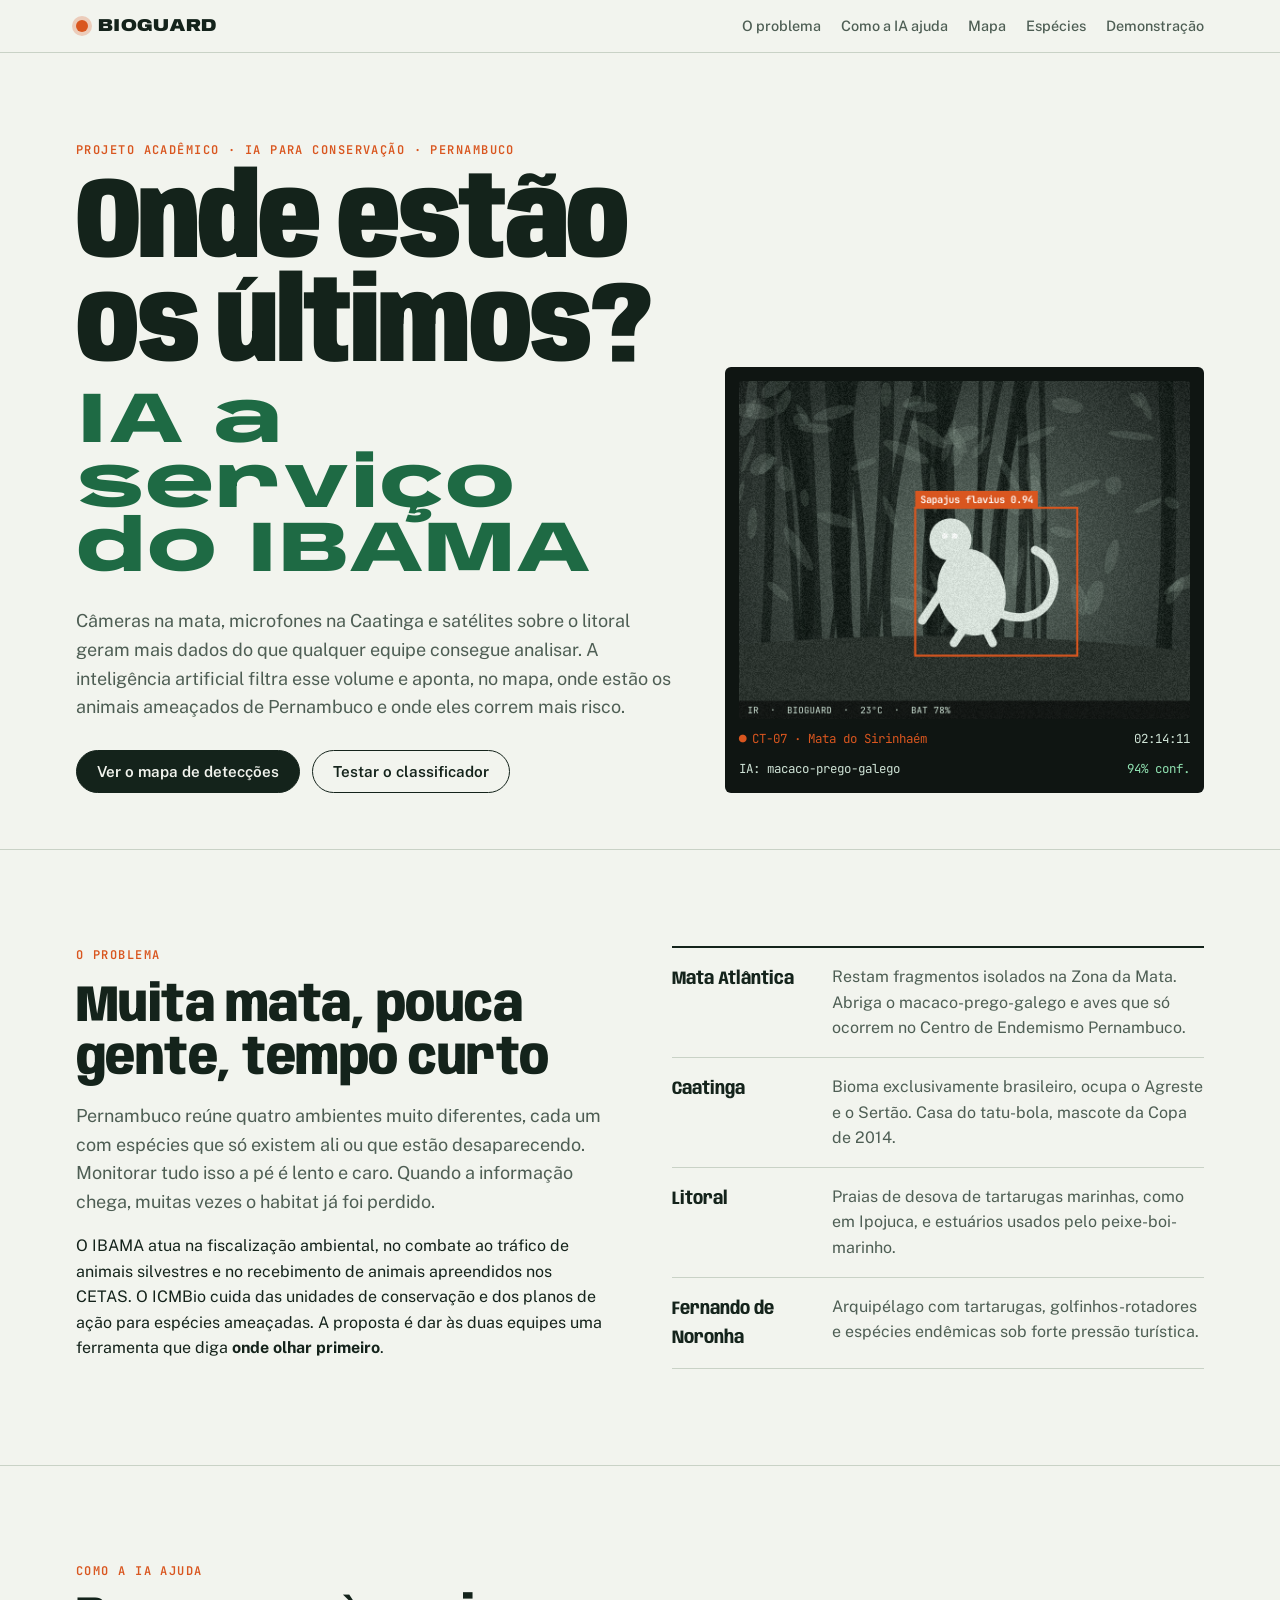
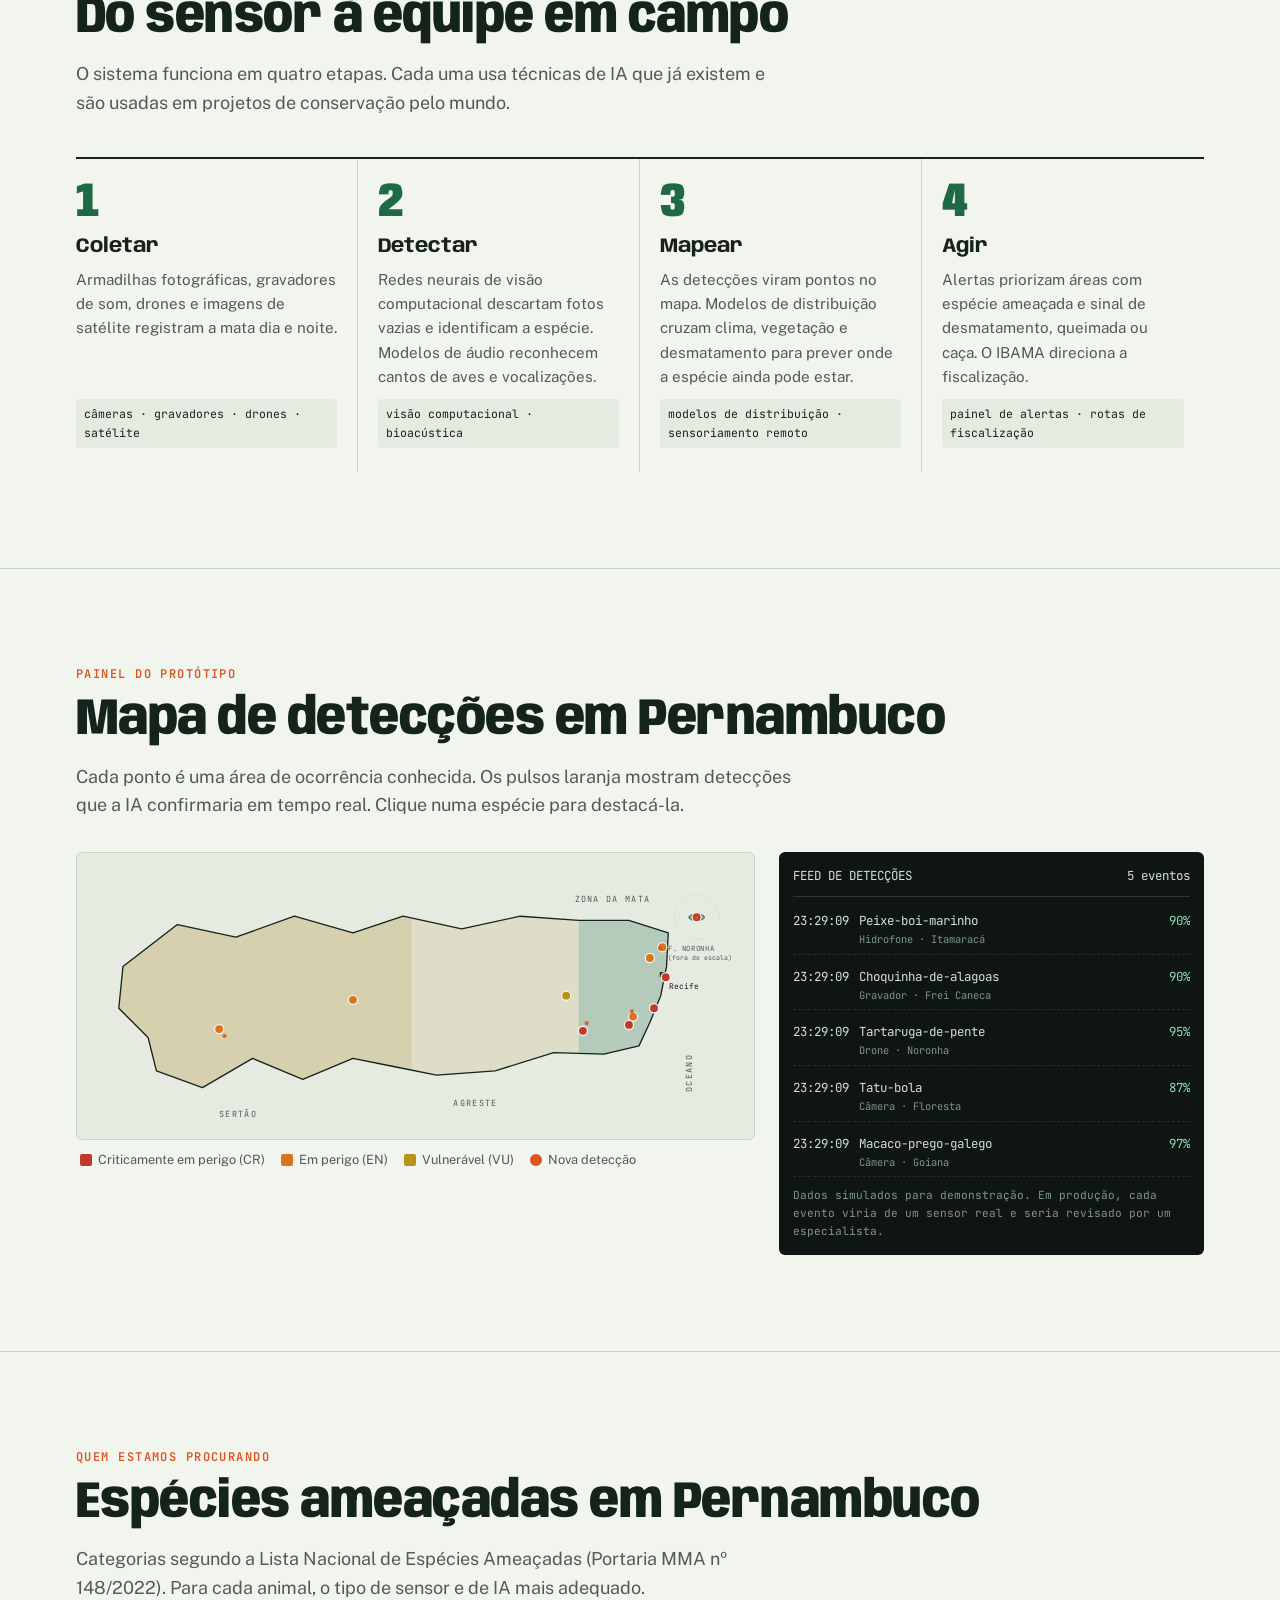
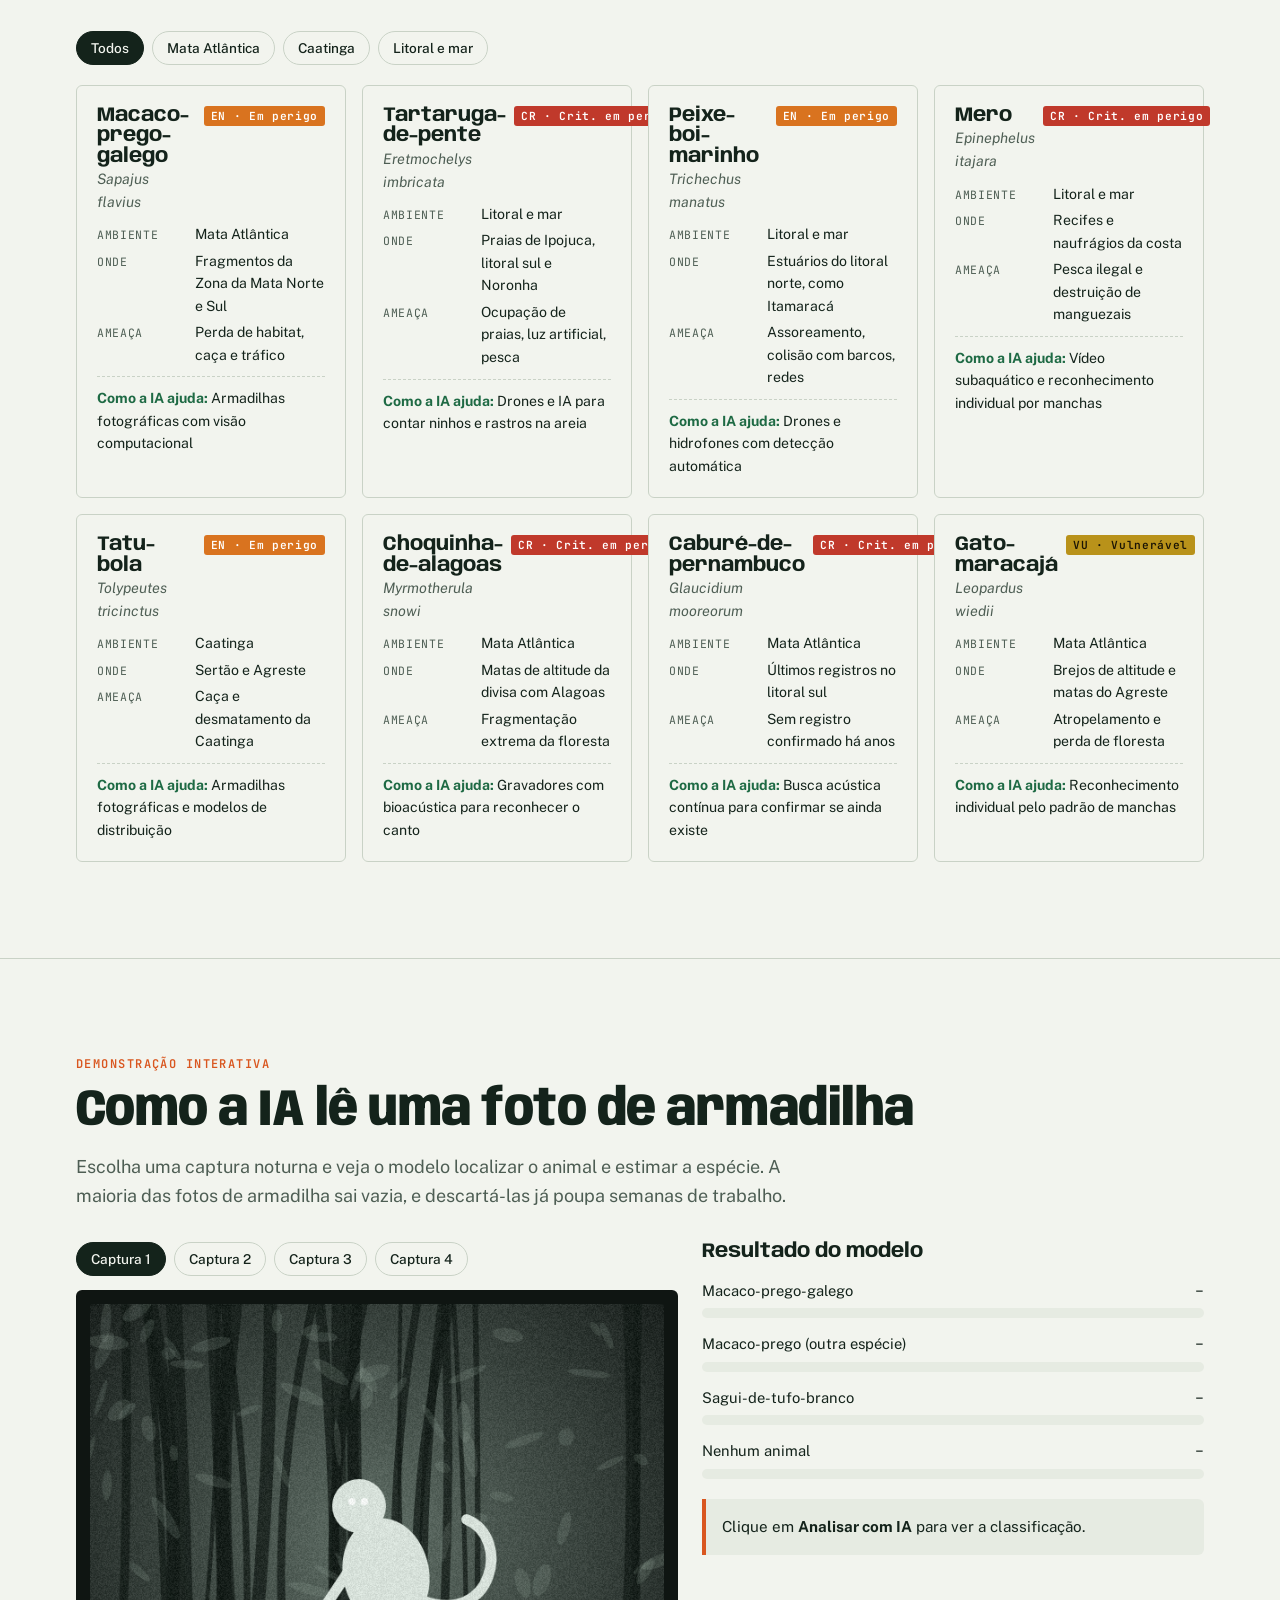
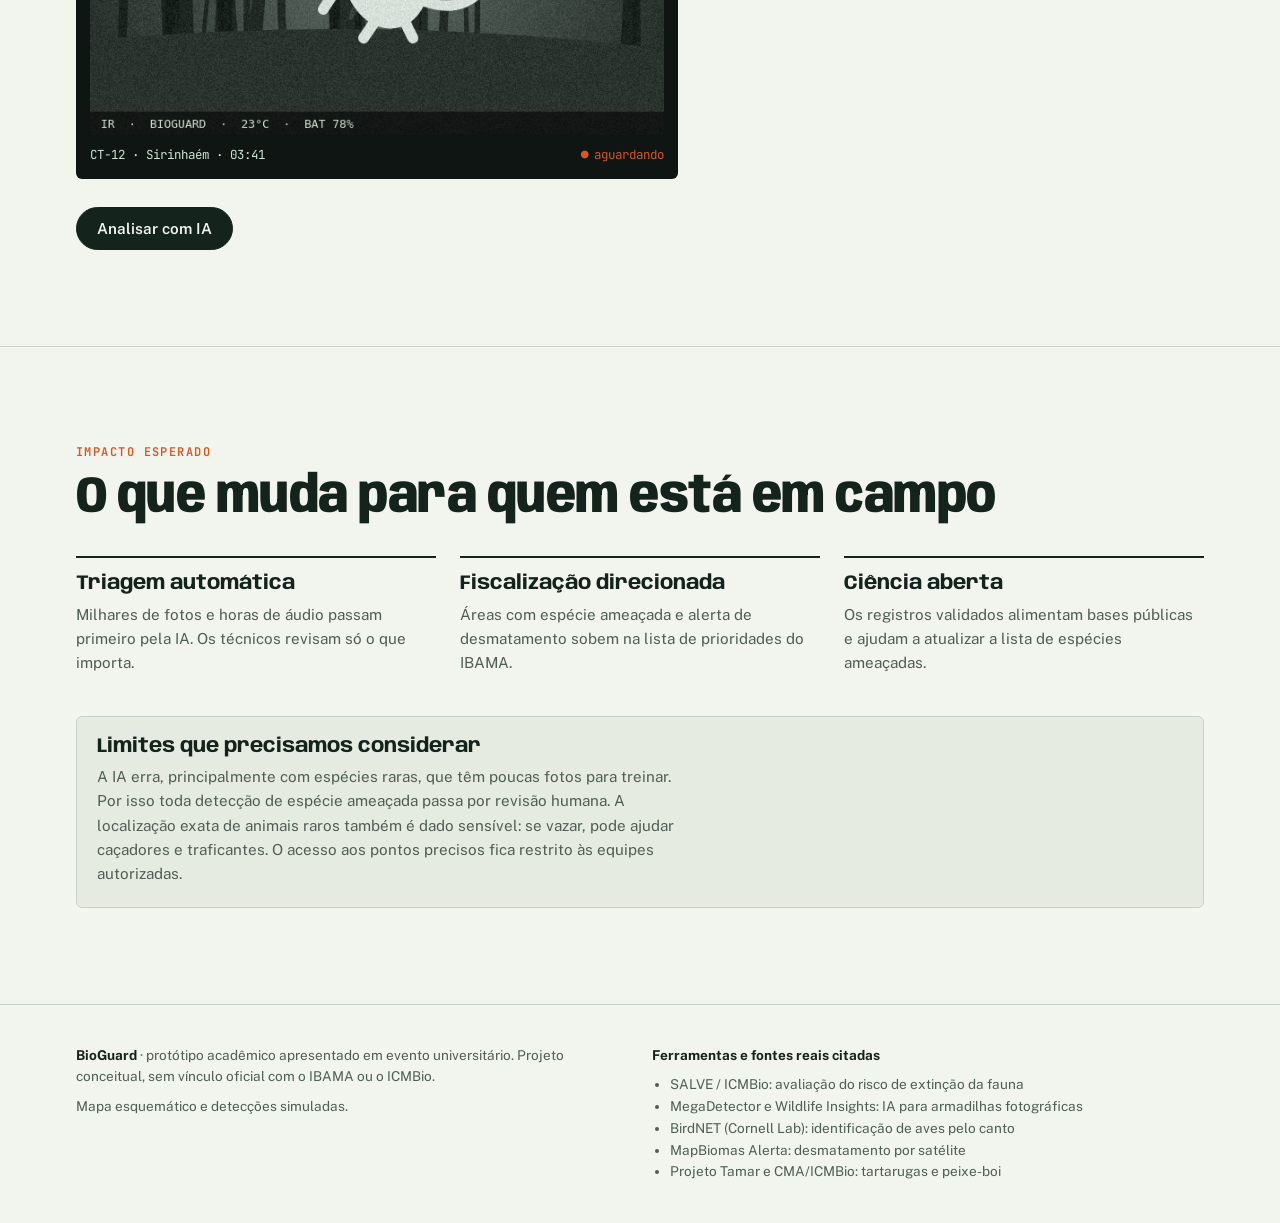
==== frontend/index/index.html @ 624e5966 "fech:organização" ====
<!doctype html>
<html lang="pt-BR">
<head>
  <meta charset="utf-8">
  <meta name="viewport" content="width=device-width, initial-scale=1, viewport-fit=cover">
  <title>BioGuard</title>
  <link rel="preconnect" href="https://fonts.googleapis.com">
  <link rel="stylesheet" href="https://fonts.googleapis.com/css2?family=Anybody:wdth,wght@75..150,500..900&family=Public+Sans:wght@400;500;700&family=JetBrains+Mono:wght@400;600&display=swap">
  <link rel="stylesheet" href="style.css">
</head>
<body>
<nav class="top" aria-label="Seções">
  <div class="wrap">
    <a class="brand" href="#inicio"><i aria-hidden="true"></i>BIOGUARD</a>
    <ul>
      <li><a href="#problema">O problema</a></li>
      <li><a href="#como">Como a IA ajuda</a></li>
      <li><a href="#mapa">Mapa</a></li>
      <li><a href="#especies">Espécies</a></li>
      <li><a href="#demo">Demonstração</a></li>
    </ul>
  </div>
</nav>

<header class="hero" id="inicio">
  <div class="wrap hero-grid">
    <div>
      <p class="eyebrow">Projeto acadêmico · IA para conservação · Pernambuco</p>
      <h1 style="margin-top:14px">Onde estão os últimos?<em>IA a serviço do IBAMA</em></h1>
      <p class="lede">Câmeras na mata, microfones na Caatinga e satélites sobre o litoral geram mais dados do que qualquer equipe consegue analisar. A inteligência artificial filtra esse volume e aponta, no mapa, onde estão os animais ameaçados de Pernambuco e onde eles correm mais risco.</p>
      <div class="hero-actions">
        <a class="btn" href="#mapa">Ver o mapa de detecções</a>
        <a class="btn ghost" href="#demo">Testar o classificador</a>
      </div>
    </div>
    <figure class="trap" style="margin:0" aria-label="Simulação de uma armadilha fotográfica com detecção automática">
      <canvas id="heroCanvas" width="480" height="360"></canvas>
      <div class="hud"><span class="rec">CT-07 · Mata do Sirinhaém</span><span id="heroClock">02:14:09</span></div>
      <div class="hud"><span>IA: macaco-prego-galego</span><span style="color:#8FE0B0">94% conf.</span></div>
    </figure>
  </div>
</header>

<section id="problema">
  <div class="wrap two">
    <div class="stack">
      <p class="eyebrow">O problema</p>
      <h2>Muita mata, pouca gente, tempo curto</h2>
      <p class="lede">Pernambuco reúne quatro ambientes muito diferentes, cada um com espécies que só existem ali ou que estão desaparecendo. Monitorar tudo isso a pé é lento e caro. Quando a informação chega, muitas vezes o habitat já foi perdido.</p>
      <p>O IBAMA atua na fiscalização ambiental, no combate ao tráfico de animais silvestres e no recebimento de animais apreendidos nos CETAS. O ICMBio cuida das unidades de conservação e dos planos de ação para espécies ameaçadas. A proposta é dar às duas equipes uma ferramenta que diga <strong>onde olhar primeiro</strong>.</p>
    </div>
    <div class="facts" role="list">
      <div class="fact" role="listitem"><b>Mata Atlântica</b><span>Restam fragmentos isolados na Zona da Mata. Abriga o macaco-prego-galego e aves que só ocorrem no Centro de Endemismo Pernambuco.</span></div>
      <div class="fact" role="listitem"><b>Caatinga</b><span>Bioma exclusivamente brasileiro, ocupa o Agreste e o Sertão. Casa do tatu-bola, mascote da Copa de 2014.</span></div>
      <div class="fact" role="listitem"><b>Litoral</b><span>Praias de desova de tartarugas marinhas, como em Ipojuca, e estuários usados pelo peixe-boi-marinho.</span></div>
      <div class="fact" role="listitem"><b>Fernando de Noronha</b><span>Arquipélago com tartarugas, golfinhos-rotadores e espécies endêmicas sob forte pressão turística.</span></div>
    </div>
  </div>
</section>

<section id="como">
  <div class="wrap">
    <p class="eyebrow">Como a IA ajuda</p>
    <h2 style="margin-top:10px">Do sensor à equipe em campo</h2>
    <p class="lede" style="margin-top:16px">O sistema funciona em quatro etapas. Cada uma usa técnicas de IA que já existem e são usadas em projetos de conservação pelo mundo.</p>
    <div class="steps">
      <div class="step"><span class="n">1</span><h3>Coletar</h3><p>Armadilhas fotográficas, gravadores de som, drones e imagens de satélite registram a mata dia e noite.</p><span class="tools">câmeras · gravadores · drones · satélite</span></div>
      <div class="step"><span class="n">2</span><h3>Detectar</h3><p>Redes neurais de visão computacional descartam fotos vazias e identificam a espécie. Modelos de áudio reconhecem cantos de aves e vocalizações.</p><span class="tools">visão computacional · bioacústica</span></div>
      <div class="step"><span class="n">3</span><h3>Mapear</h3><p>As detecções viram pontos no mapa. Modelos de distribuição cruzam clima, vegetação e desmatamento para prever onde a espécie ainda pode estar.</p><span class="tools">modelos de distribuição · sensoriamento remoto</span></div>
      <div class="step"><span class="n">4</span><h3>Agir</h3><p>Alertas priorizam áreas com espécie ameaçada e sinal de desmatamento, queimada ou caça. O IBAMA direciona a fiscalização.</p><span class="tools">painel de alertas · rotas de fiscalização</span></div>
    </div>
  </div>
</section>

<section id="mapa">
  <div class="wrap">
    <p class="eyebrow">Painel do protótipo</p>
    <h2 style="margin-top:10px">Mapa de detecções em Pernambuco</h2>
    <p class="lede" style="margin-top:16px">Cada ponto é uma área de ocorrência conhecida. Os pulsos laranja mostram detecções que a IA confirmaria em tempo real. Clique numa espécie para destacá-la.</p>
    <div class="map-grid">
      <div>
        <div class="map-box"><svg id="map" viewBox="0 0 1000 400" role="img" aria-label="Mapa esquemático de Pernambuco com pontos de ocorrência de espécies ameaçadas"></svg></div>
        <div class="legend">
          <span><i style="background:var(--cr)"></i>Criticamente em perigo (CR)</span>
          <span><i style="background:var(--en)"></i>Em perigo (EN)</span>
          <span><i style="background:var(--vu)"></i>Vulnerável (VU)</span>
          <span><i style="background:var(--colete);border-radius:50%"></i>Nova detecção</span>
        </div>
      </div>
      <div class="feed" aria-live="polite">
        <header><span>FEED DE DETECÇÕES</span><span class="mono" id="count">0 eventos</span></header>
        <ol id="feedList"></ol>
        <p class="note">Dados simulados para demonstração. Em produção, cada evento viria de um sensor real e seria revisado por um especialista.</p>
      </div>
    </div>
  </div>
</section>

<section id="especies">
  <div class="wrap">
    <p class="eyebrow">Quem estamos procurando</p>
    <h2 style="margin-top:10px">Espécies ameaçadas em Pernambuco</h2>
    <p class="lede" style="margin-top:16px">Categorias segundo a Lista Nacional de Espécies Ameaçadas (Portaria MMA nº 148/2022). Para cada animal, o tipo de sensor e de IA mais adequado.</p>
    <div class="filters" role="group" aria-label="Filtrar por ambiente">
      <button class="chip" aria-pressed="true" data-f="todos">Todos</button>
      <button class="chip" aria-pressed="false" data-f="Mata Atlântica">Mata Atlântica</button>
      <button class="chip" aria-pressed="false" data-f="Caatinga">Caatinga</button>
      <button class="chip" aria-pressed="false" data-f="Marinho">Litoral e mar</button>
    </div>
    <div class="species" id="speciesGrid"></div>
  </div>
</section>

<section id="demo">
  <div class="wrap">
    <p class="eyebrow">Demonstração interativa</p>
    <h2 style="margin-top:10px">Como a IA lê uma foto de armadilha</h2>
    <p class="lede" style="margin-top:16px">Escolha uma captura noturna e veja o modelo localizar o animal e estimar a espécie. A maioria das fotos de armadilha sai vazia, e descartá-las já poupa semanas de trabalho.</p>
    <div class="demo">
      <div>
        <div class="samples" role="group" aria-label="Capturas de exemplo">
          <button class="chip" aria-pressed="true" data-s="macaco">Captura 1</button>
          <button class="chip" aria-pressed="false" data-s="tatu">Captura 2</button>
          <button class="chip" aria-pressed="false" data-s="gato">Captura 3</button>
          <button class="chip" aria-pressed="false" data-s="vazio">Captura 4</button>
        </div>
        <figure class="trap" style="margin:0">
          <canvas id="demoCanvas" width="640" height="480"></canvas>
          <div class="hud"><span id="demoMeta">CT-12 · 03:41 · 23°C</span><span id="demoStatus" class="rec">aguardando</span></div>
        </figure>
        <div class="hero-actions"><button class="btn" id="runBtn">Analisar com IA</button></div>
      </div>
      <div>
        <h3>Resultado do modelo</h3>
        <div class="bars" id="bars" style="margin-top:16px"></div>
        <div class="verdict" id="verdict"><p>Clique em <strong>Analisar com IA</strong> para ver a classificação.</p></div>
      </div>
    </div>
  </div>
</section>

<section id="impacto">
  <div class="wrap">
    <p class="eyebrow">Impacto esperado</p>
    <h2 style="margin-top:10px">O que muda para quem está em campo</h2>
    <div class="impact">
      <div><h3>Triagem automática</h3><p>Milhares de fotos e horas de áudio passam primeiro pela IA. Os técnicos revisam só o que importa.</p></div>
      <div><h3>Fiscalização direcionada</h3><p>Áreas com espécie ameaçada e alerta de desmatamento sobem na lista de prioridades do IBAMA.</p></div>
      <div><h3>Ciência aberta</h3><p>Os registros validados alimentam bases públicas e ajudam a atualizar a lista de espécies ameaçadas.</p></div>
    </div>
    <div class="caveat">
      <h3>Limites que precisamos considerar</h3>
      <p style="margin-top:8px">A IA erra, principalmente com espécies raras, que têm poucas fotos para treinar. Por isso toda detecção de espécie ameaçada passa por revisão humana. A localização exata de animais raros também é dado sensível: se vazar, pode ajudar caçadores e traficantes. O acesso aos pontos precisos fica restrito às equipes autorizadas.</p>
    </div>
  </div>
</section>

<footer>
  <div class="wrap cols">
    <div>
      <p><strong style="color:var(--ink)">BioGuard</strong> · protótipo acadêmico apresentado em evento universitário. Projeto conceitual, sem vínculo oficial com o IBAMA ou o ICMBio.</p>
      <p style="margin-top:8px">Mapa esquemático e detecções simuladas.</p>
    </div>
    <div>
      <strong style="color:var(--ink)">Ferramentas e fontes reais citadas</strong>
      <ul>
        <li>SALVE / ICMBio: avaliação do risco de extinção da fauna</li>
        <li>MegaDetector e Wildlife Insights: IA para armadilhas fotográficas</li>
        <li>BirdNET (Cornell Lab): identificação de aves pelo canto</li>
        <li>MapBiomas Alerta: desmatamento por satélite</li>
        <li>Projeto Tamar e CMA/ICMBio: tartarugas e peixe-boi</li>
      </ul>
    </div>
  </div>
</footer>

<script src="script.js"></script>
</body>
</html>
---- frontend/index/style.css ----
/* Base */
body{margin:0}
img{max-width:100%}
[hidden]{display:none!important}

/* Layout: caderno de campo + painel de telemetria — faixas largas, mapa de Pernambuco como peça central */
:root{
  --bg:#F2F4EE; --panel:#E6EBE2; --ink:#14231B; --muted:#4E5E54; --line:#C9D2C6;
  --mata:#1E6A44; --colete:#D9561F; --caatinga:#B08A2E; --ir:#0F1512; --ir-fg:#CFE3D6;
  --cr:#C0392B; --en:#D9731F; --vu:#B9921A;
  --f-display:"Anybody","Arial Narrow",system-ui,sans-serif;
  --f-body:"Public Sans",system-ui,-apple-system,"Segoe UI",sans-serif;
  --f-mono:"JetBrains Mono",ui-monospace,"SFMono-Regular",Menlo,monospace;
}
@media (prefers-color-scheme:dark){:root:not([data-theme="light"]){
  --bg:#0D1511; --panel:#15201A; --ink:#E4ECE5; --muted:#9AAAA0; --line:#2A3830;
  --mata:#4FB37E; --colete:#F07A45; --caatinga:#D6B25A; --ir:#060A08; --ir-fg:#CFE3D6;
  --cr:#E8665A; --en:#F0954A; --vu:#E0C04E; color-scheme:dark }}
:root[data-theme="dark"]{
  --bg:#0D1511; --panel:#15201A; --ink:#E4ECE5; --muted:#9AAAA0; --line:#2A3830;
  --mata:#4FB37E; --colete:#F07A45; --caatinga:#D6B25A; --ir:#060A08; --ir-fg:#CFE3D6;
  --cr:#E8665A; --en:#F0954A; --vu:#E0C04E; color-scheme:dark }

*{box-sizing:border-box}
body{background:var(--bg);color:var(--ink);font-family:var(--f-body);font-size:1rem;line-height:1.6}
.wrap{max-width:1160px;margin:0 auto;padding-left:max(16px,env(safe-area-inset-left,0px));padding-right:max(16px,env(safe-area-inset-right,0px))}
section{padding-block:clamp(48px,8vw,96px);border-top:1px solid var(--line)}
h1,h2,h3{font-family:var(--f-display);line-height:1.02;text-wrap:balance;margin:0}
h2{font-size:clamp(2rem,5vw,3.2rem);font-weight:800;font-stretch:85%;letter-spacing:-.01em}
h3{font-size:1.25rem;font-weight:700;font-stretch:100%}
p{margin:0;max-width:65ch}
.eyebrow{font-family:var(--f-mono);font-size:.75rem;letter-spacing:.12em;text-transform:uppercase;color:var(--colete);font-weight:600}
.lede{font-size:1.125rem;color:var(--muted)}
.mono{font-family:var(--f-mono);font-variant-numeric:tabular-nums}
.stack{display:flex;flex-direction:column;gap:16px}
a{color:var(--mata)}
:focus-visible{outline:3px solid var(--colete);outline-offset:3px}

/* nav */
nav.top{position:sticky;top:env(safe-area-inset-top,0px);z-index:20;background:color-mix(in srgb,var(--bg) 88%,transparent);backdrop-filter:blur(8px);border-bottom:1px solid var(--line)}
body::before{content:"";position:fixed;inset:0 0 auto;height:env(safe-area-inset-top,0px);z-index:10;background:var(--bg)}
nav.top .wrap{display:flex;align-items:center;justify-content:space-between;gap:16px;padding-block:12px}
.brand{font-family:var(--f-display);font-weight:900;font-stretch:120%;font-size:1.1rem;letter-spacing:.02em;display:flex;align-items:center;gap:10px;text-decoration:none;color:var(--ink)}
.brand i{width:12px;height:12px;border-radius:50%;background:var(--colete);box-shadow:0 0 0 4px color-mix(in srgb,var(--colete) 25%,transparent)}
nav.top ul{list-style:none;margin:0;padding:0;display:flex;gap:20px;flex-wrap:wrap}
nav.top ul a{color:var(--muted);text-decoration:none;font-size:.9rem;font-weight:500}
nav.top ul a:hover{color:var(--ink)}
@media (max-width:720px){nav.top ul{display:none}}

/* hero */
.hero{border-top:0;padding-block:clamp(40px,7vw,88px) clamp(32px,5vw,56px)}
.hero-grid{display:grid;grid-template-columns:1.25fr 1fr;gap:clamp(24px,4vw,56px);align-items:end}
.hero-grid>*{min-width:0}
.hero h1{font-size:clamp(3rem,10vw,7.2rem);font-weight:900;font-stretch:75%;letter-spacing:-.02em;line-height:.9}
.hero h1 em{font-style:normal;color:var(--mata);font-stretch:140%;font-weight:800;display:block;font-size:.62em;letter-spacing:0;margin-top:.12em}
.hero .lede{margin-top:24px}
.hero-actions{display:flex;gap:12px;flex-wrap:wrap;margin-top:28px}
.btn{font:600 .95rem var(--f-body);padding:12px 20px;border-radius:999px;border:1.5px solid var(--ink);background:var(--ink);color:var(--bg);text-decoration:none;cursor:pointer;display:inline-flex;align-items:center;gap:8px}
.btn.ghost{background:transparent;color:var(--ink)}
.btn:hover{transform:translateY(-1px)}
.btn[disabled]{opacity:.5;cursor:wait;transform:none}

/* cartão "armadilha fotográfica" do hero */
.trap{background:var(--ir);color:var(--ir-fg);border-radius:6px;padding:14px;font-family:var(--f-mono);font-size:.78rem;position:relative;overflow:hidden}
.trap canvas{display:block;width:100%;height:auto;border-radius:3px;aspect-ratio:4/3;max-width:100%}
.trap .hud{display:flex;justify-content:space-between;gap:8px;margin-top:10px;flex-wrap:wrap}
.trap .rec{color:var(--colete)}
.trap .rec::before{content:"●";margin-right:6px;animation:blink 1.4s infinite}
@keyframes blink{50%{opacity:.2}}

/* problema */
.two{display:grid;grid-template-columns:1fr 1fr;gap:clamp(24px,5vw,64px)}
.two>*{min-width:0}
.facts{display:grid;gap:0;border-top:2px solid var(--ink)}
.fact{display:grid;grid-template-columns:9rem 1fr;gap:16px;padding-block:16px;border-bottom:1px solid var(--line)}
.fact b{font-family:var(--f-display);font-stretch:85%;font-size:1.15rem}
.fact span{color:var(--muted)}

/* pipeline */
.steps{display:grid;grid-template-columns:repeat(4,1fr);gap:0;margin-top:40px;border-top:2px solid var(--ink)}
.step{padding:20px 20px 24px 0;border-right:1px solid var(--line);display:flex;flex-direction:column;gap:10px;min-width:0}
.step+.step{padding-left:20px}
.step:last-child{border-right:0}
.step .n{font-family:var(--f-display);font-weight:900;font-stretch:75%;font-size:3rem;color:var(--mata);line-height:1}
.step p{color:var(--muted);font-size:.95rem}
.step .tools{font-family:var(--f-mono);font-size:.72rem;color:var(--ink);background:var(--panel);padding:6px 8px;border-radius:4px;margin-top:auto}

/* mapa */
.map-grid{display:grid;grid-template-columns:1.6fr 1fr;gap:24px;margin-top:32px}
.map-grid>*{min-width:0}
.map-box{background:var(--panel);border:1px solid var(--line);border-radius:6px;padding:12px;overflow-x:auto}
.map-box svg{display:block;width:100%;min-width:560px;height:auto}
.legend{display:flex;gap:16px;flex-wrap:wrap;font-size:.8rem;color:var(--muted);margin-top:10px;padding-inline:4px}
.legend span{display:inline-flex;align-items:center;gap:6px}
.legend i{width:12px;height:12px;border-radius:2px;display:inline-block}
.feed{background:var(--ir);color:var(--ir-fg);border-radius:6px;padding:14px;font-family:var(--f-mono);font-size:.78rem;display:flex;flex-direction:column;min-height:360px}
.feed header{display:flex;justify-content:space-between;align-items:center;gap:8px;padding-bottom:10px;border-bottom:1px solid #2a3a30;margin-bottom:8px}
.feed ol{list-style:none;margin:0;padding:0;display:flex;flex-direction:column;gap:6px;overflow:hidden;flex:1}
.feed li{display:grid;grid-template-columns:auto 1fr auto;gap:10px;padding:6px 0;border-bottom:1px dashed #22302a;animation:in .5s ease}
.feed li .conf{color:#8FE0B0}
.feed li .low{color:#F2C46B}
.feed li small{display:block;color:#7E968A}
@keyframes in{from{opacity:.2;transform:translateY(-6px)}to{opacity:1;transform:none}}
.feed .note{margin-top:10px;color:#7E968A;font-size:.7rem}
.pulse{animation:pulse 2.4s ease-out forwards;transform-box:fill-box;transform-origin:center}
@keyframes pulse{0%{transform:scale(.4);opacity:.9}100%{transform:scale(3.2);opacity:0}}

/* espécies */
.filters{display:flex;gap:8px;flex-wrap:wrap;margin-top:28px}
.chip{font:500 .85rem var(--f-body);padding:8px 14px;border-radius:999px;border:1px solid var(--line);background:transparent;color:var(--ink);cursor:pointer}
.chip[aria-pressed="true"]{background:var(--ink);color:var(--bg);border-color:var(--ink)}
.species{display:grid;grid-template-columns:repeat(auto-fill,minmax(260px,1fr));gap:16px;margin-top:20px}
.sp{border:1px solid var(--line);border-radius:6px;padding:20px;display:flex;flex-direction:column;gap:10px;background:var(--bg);cursor:pointer;text-align:left;font:inherit;color:inherit}
.sp:hover,.sp.on{border-color:var(--mata);background:var(--panel)}
.sp .top{display:flex;justify-content:space-between;align-items:start;gap:8px}
.sp .sci{font-style:italic;color:var(--muted);font-size:.9rem}
.badge{font:600 .7rem var(--f-mono);letter-spacing:.06em;padding:3px 7px;border-radius:3px;color:#fff;white-space:nowrap}
.b-CR{background:var(--cr)}.b-EN{background:var(--en)}.b-VU{background:var(--vu);color:#1a1405}
.sp dl{margin:0;display:grid;grid-template-columns:5.5rem 1fr;gap:4px 10px;font-size:.88rem}
.sp dt{color:var(--muted);font-family:var(--f-mono);font-size:.72rem;text-transform:uppercase;letter-spacing:.06em;padding-top:3px}
.sp dd{margin:0}
.sp .ia{border-top:1px dashed var(--line);padding-top:10px;font-size:.88rem}
.sp .ia b{color:var(--mata)}

/* demo classificador */
.demo{display:grid;grid-template-columns:1.2fr 1fr;gap:24px;margin-top:32px;align-items:start}
.demo>*{min-width:0}
.samples{display:flex;gap:8px;flex-wrap:wrap;margin-bottom:14px}
.bars{display:flex;flex-direction:column;gap:14px}
.bar{display:grid;gap:6px}
.bar .lbl{display:flex;justify-content:space-between;gap:8px;font-size:.92rem}
.bar .track{height:10px;background:var(--panel);border-radius:999px;overflow:hidden}
.bar .fill{height:100%;width:0;background:var(--muted);border-radius:999px;transition:width .9s cubic-bezier(.2,.8,.2,1)}
.bar.top .fill{background:var(--mata)}
.verdict{margin-top:20px;padding:16px;border-left:4px solid var(--colete);background:var(--panel);border-radius:0 6px 6px 0}
.verdict p{font-size:.95rem}

/* impacto */
.impact{display:grid;grid-template-columns:repeat(3,1fr);gap:24px;margin-top:32px}
.impact>div{border-top:2px solid var(--ink);padding-top:16px;display:flex;flex-direction:column;gap:8px}
.impact p{color:var(--muted);font-size:.95rem}
.caveat{margin-top:40px;padding:20px;border:1px solid var(--line);border-radius:6px;background:var(--panel)}
.caveat p{color:var(--muted);font-size:.95rem}

footer{border-top:1px solid var(--line);padding-block:40px;font-size:.85rem;color:var(--muted)}
footer .cols{display:grid;grid-template-columns:1fr 1fr;gap:24px}
footer ul{margin:8px 0 0;padding-left:18px}

@media (max-width:900px){
  .hero-grid,.two,.map-grid,.demo{grid-template-columns:1fr}
  .steps{grid-template-columns:1fr 1fr}
  .step:nth-child(2){border-right:0}
  .step:nth-child(3){padding-left:0}
  .step:nth-child(n+3){border-top:1px solid var(--line)}
  .impact{grid-template-columns:1fr}
  footer .cols{grid-template-columns:1fr}
}
@media (max-width:520px){
  .steps{grid-template-columns:1fr}
  .step,.step+.step{padding-left:0;border-right:0}
  .step+.step{border-top:1px solid var(--line)}
  .fact{grid-template-columns:1fr;gap:4px}
}
@media (prefers-reduced-motion:reduce){
  *,*::before,*::after{animation:none!important;transition:none!important}
}
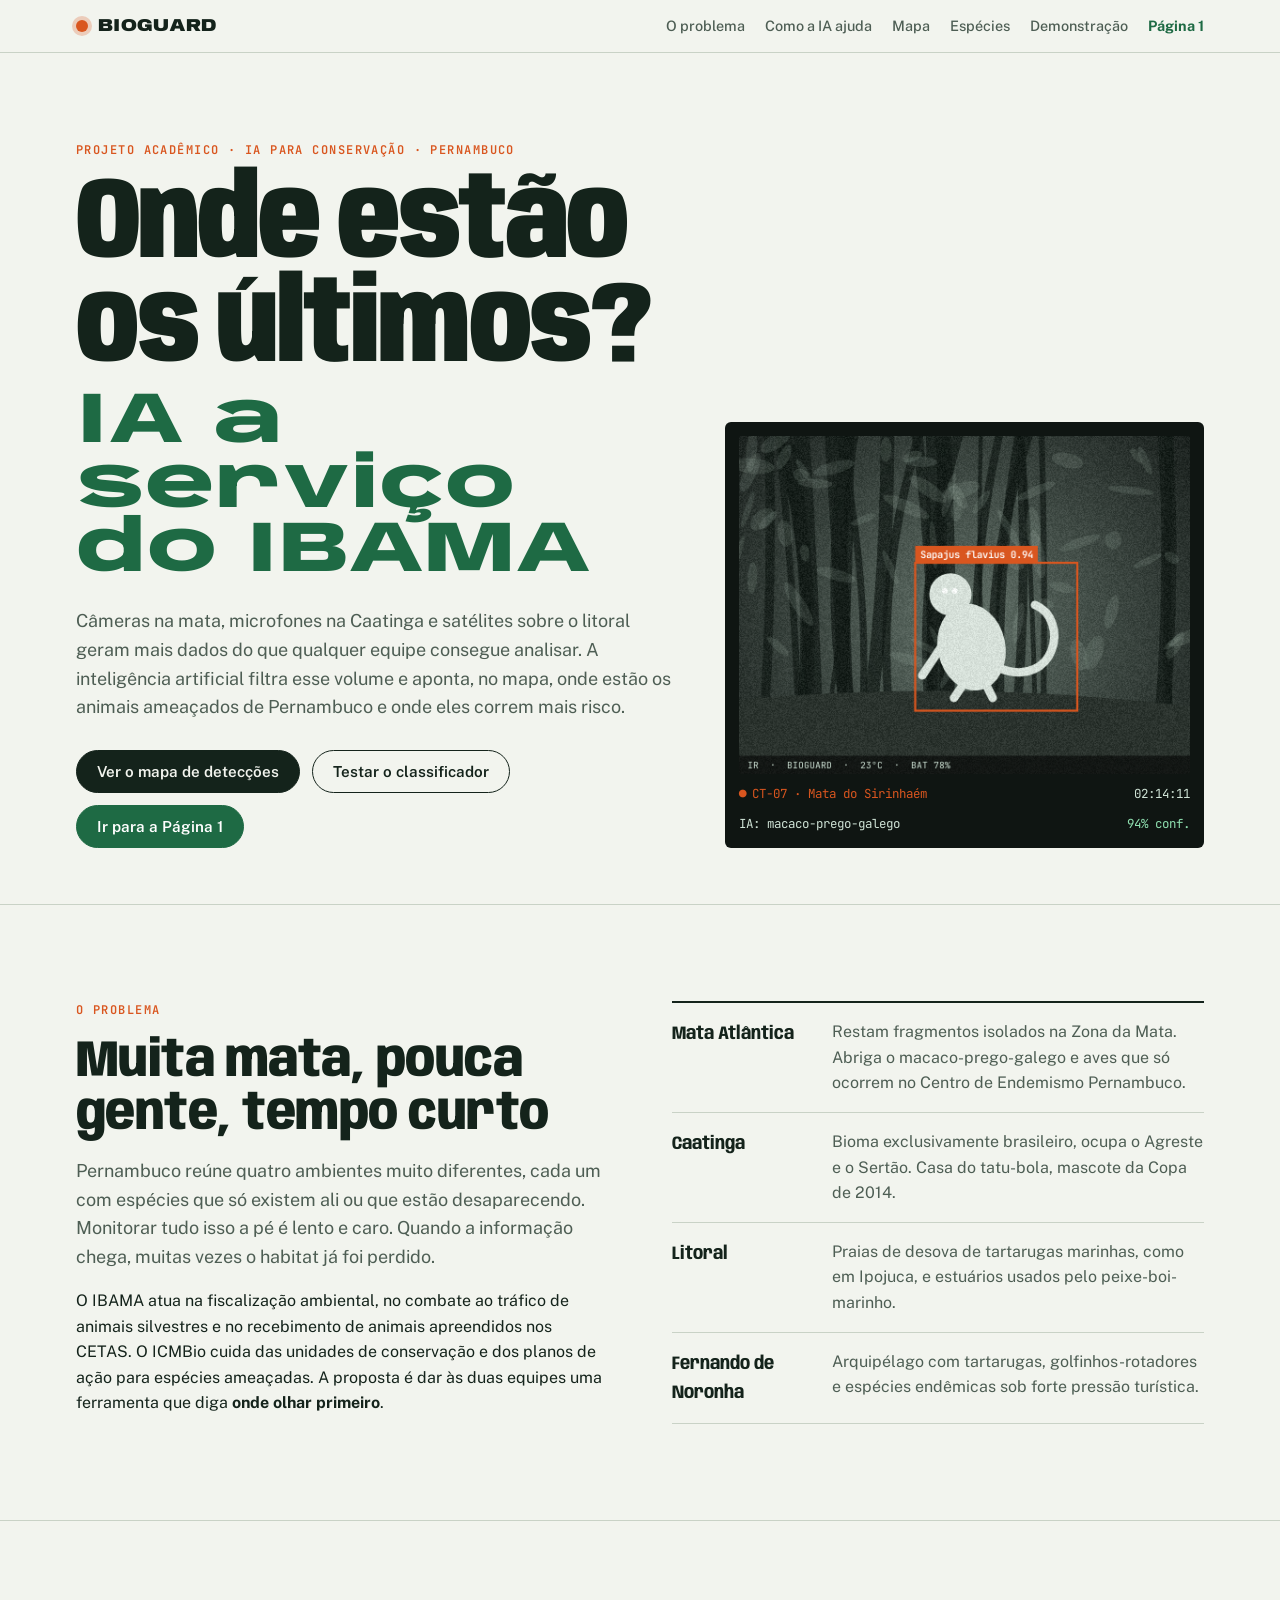
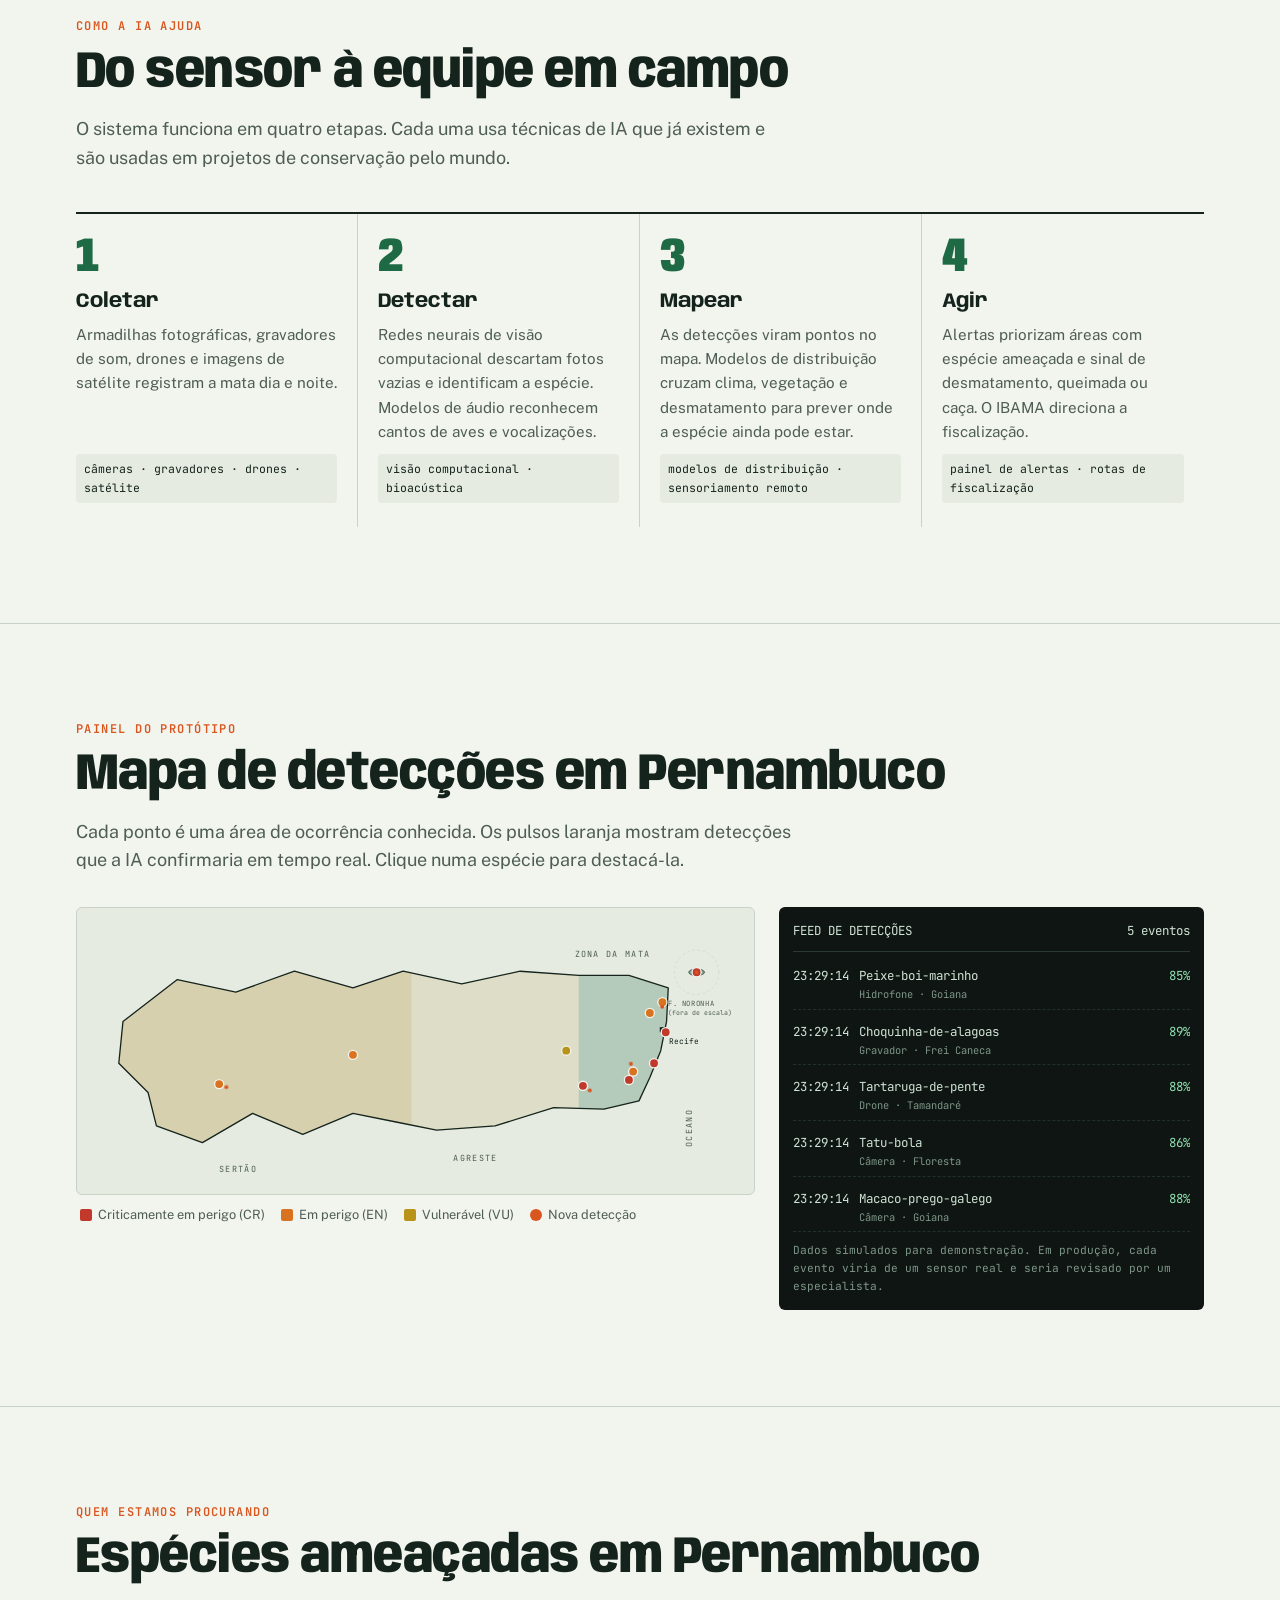
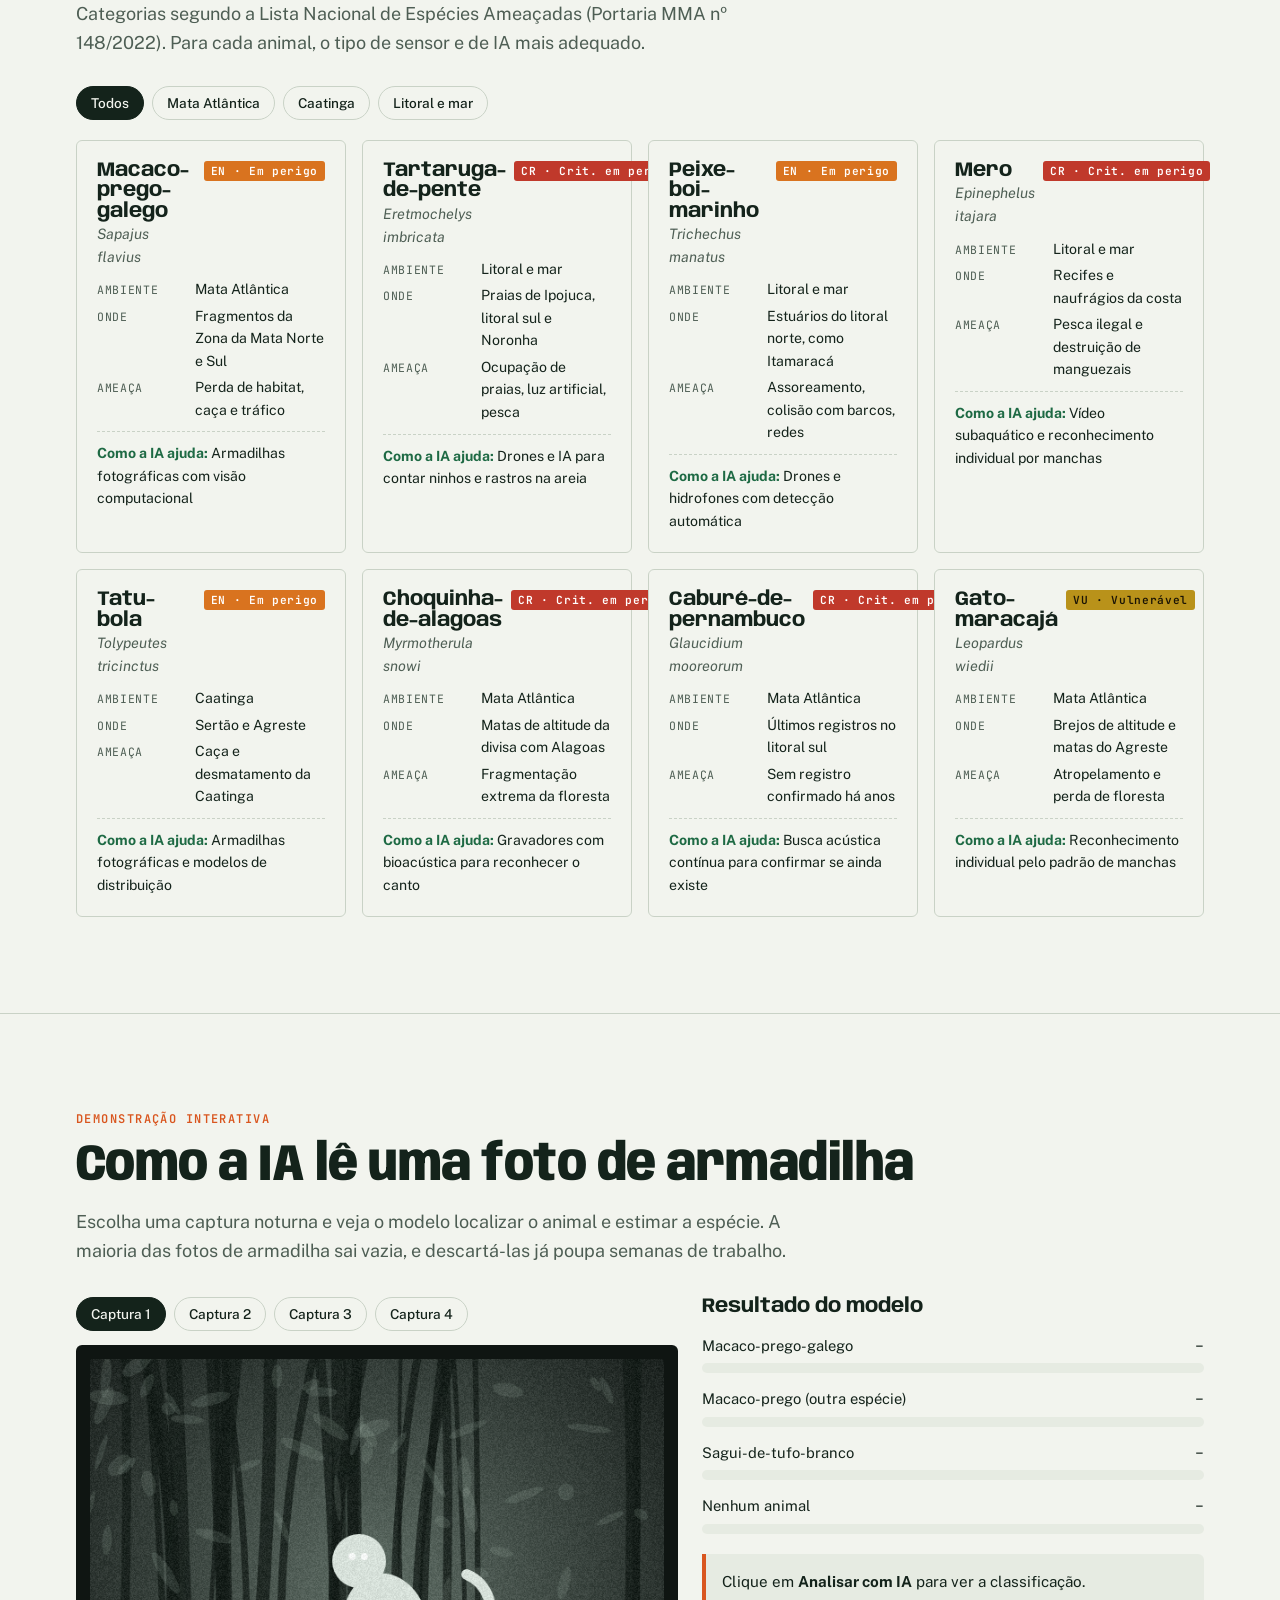
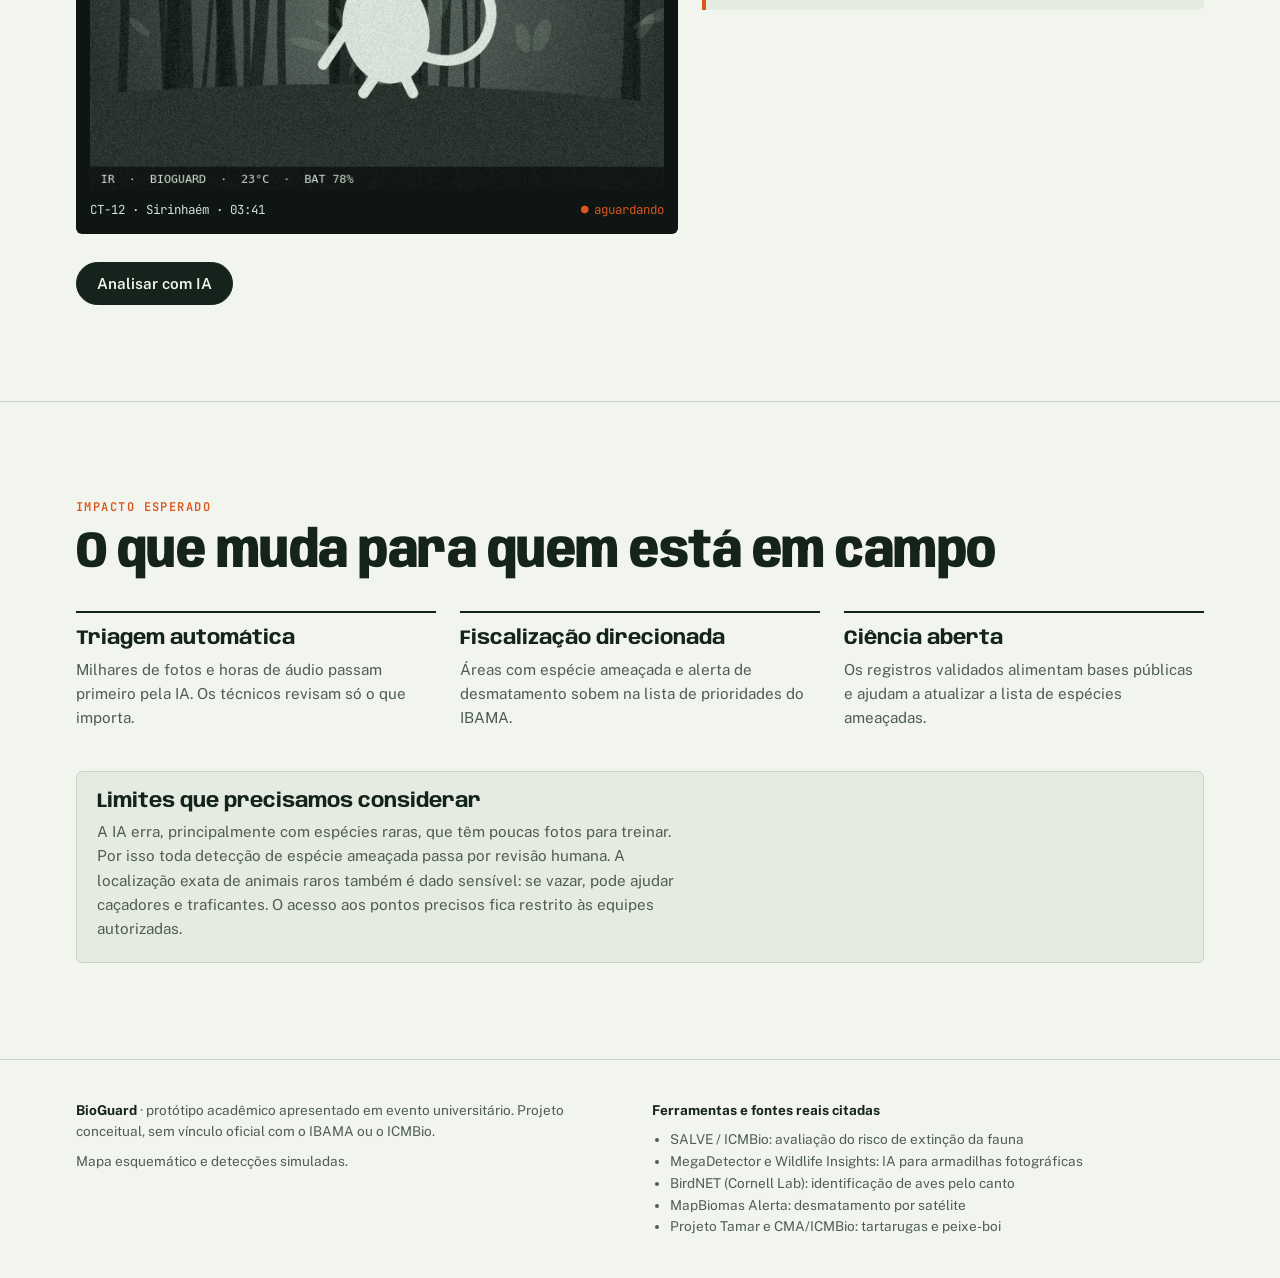
==== commit 0ba31ea0: "adição pag e linkamento" ====
--- a/frontend/index/index.html
+++ b/frontend/index/index.html
@@ -18,6 +18,11 @@
       <li><a href="#mapa">Mapa</a></li>
       <li><a href="#especies">Espécies</a></li>
       <li><a href="#demo">Demonstração</a></li>
+      
+      <!-- ============================================== -->
+      <!-- LINK ADICIONADO NO MENU (Aponta para a pagina_1) -->
+      <!-- ============================================== -->
+      <li><a href="../pagina_1/index.html" style="color: var(--mata); font-weight: 700;">Página 1</a></li>
     </ul>
   </div>
 </nav>
@@ -28,10 +33,17 @@
       <p class="eyebrow">Projeto acadêmico · IA para conservação · Pernambuco</p>
       <h1 style="margin-top:14px">Onde estão os últimos?<em>IA a serviço do IBAMA</em></h1>
       <p class="lede">Câmeras na mata, microfones na Caatinga e satélites sobre o litoral geram mais dados do que qualquer equipe consegue analisar. A inteligência artificial filtra esse volume e aponta, no mapa, onde estão os animais ameaçados de Pernambuco e onde eles correm mais risco.</p>
+      
       <div class="hero-actions">
         <a class="btn" href="#mapa">Ver o mapa de detecções</a>
         <a class="btn ghost" href="#demo">Testar o classificador</a>
+        
+        <!-- ============================================== -->
+        <!-- BOTÃO ADICIONADO NO TOPO (Aponta para pagina_1) -->
+        <!-- ============================================== -->
+        <a class="btn" href="../pagina_1/index.html" style="background: var(--mata); border-color: var(--mata); color: #fff;">Ir para a Página 1</a>
       </div>
+
     </div>
     <figure class="trap" style="margin:0" aria-label="Simulação de uma armadilha fotográfica com detecção automática">
       <canvas id="heroCanvas" width="480" height="360"></canvas>
@@ -176,4 +188,4 @@
 
 <script src="script.js"></script>
 </body>
-</html>
+</html>
